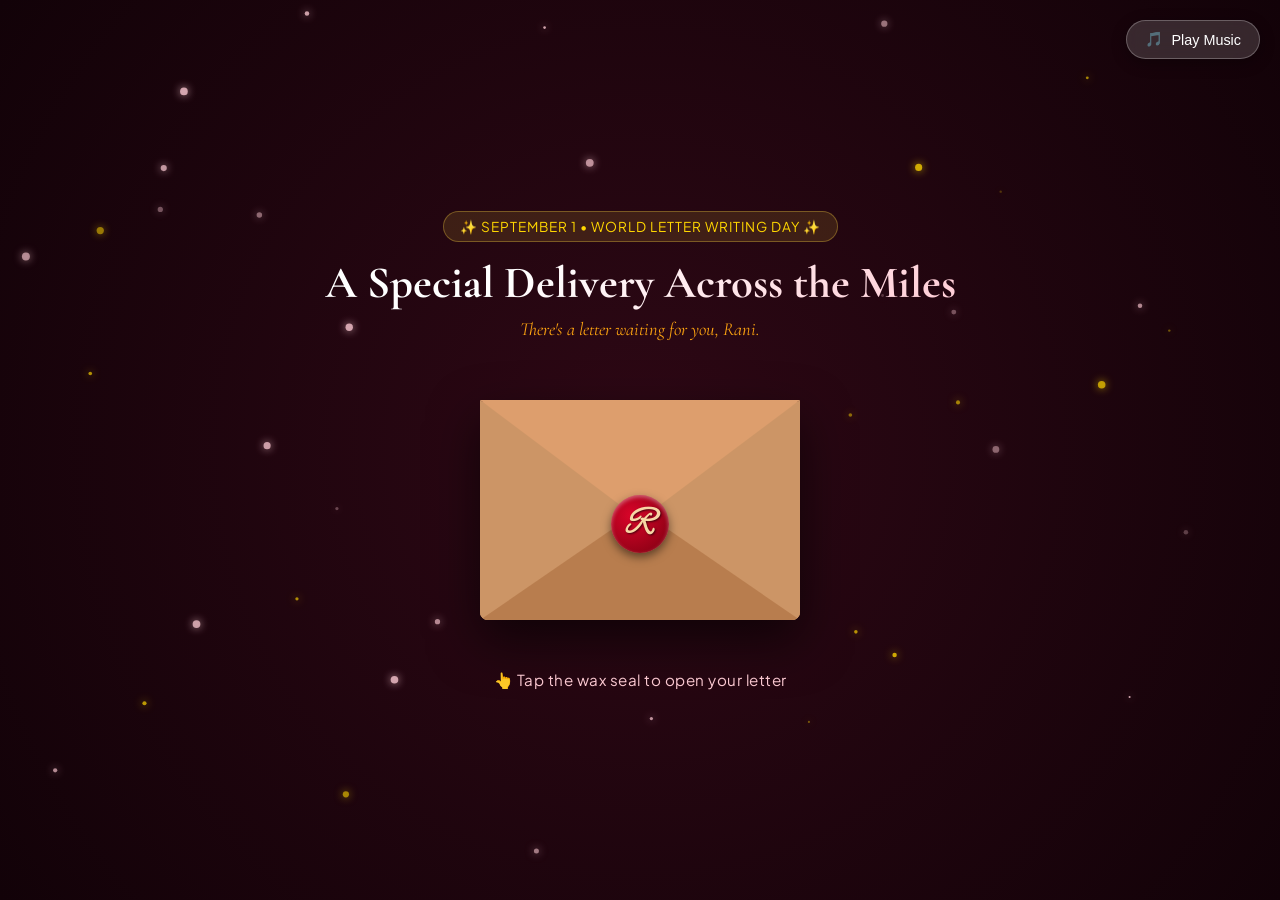
==== love-letter-for-rani-single-file.html @ 4d7195a9 "A Love Letter for Rani on Letter Writing Day" ====
<!DOCTYPE html>
<html lang="en">
<head>
  <meta charset="UTF-8">
  <meta name="viewport" content="width=device-width, initial-scale=1.0">
  <title>A Letter for Rani 💌 | From Rahad</title>
  <link rel="preconnect" href="https://fonts.googleapis.com">
  <link rel="preconnect" href="https://fonts.gstatic.com" crossorigin>
  <link href="https://fonts.googleapis.com/css2?family=Alex+Brush&family=Cormorant+Garamond:ital,wght@0,400;0,600;0,700;1,400;1,600&family=Plus+Jakarta+Sans:wght@300;400;500;600&family=Sacramento&display=swap" rel="stylesheet">
  <style>
    :root {
      --primary-rose: #e63946;
      --deep-wine: #2b0914;
      --bg-gradient: radial-gradient(circle at center, #2e0815 0%, #120208 100%);
      --parchment-bg: #fcf9f2;
      --parchment-border: #eedcc6;
      --text-dark: #2d1810;
      --text-muted: #6e5449;
      --gold-accent: #d4af37;
      --gold-glow: rgba(212, 175, 55, 0.4);
      --wax-red: #9e1b26;
      --wax-dark: #6e0d16;
      --shadow-soft: 0 10px 30px rgba(0, 0, 0, 0.35);
      --shadow-deep: 0 20px 50px rgba(0, 0, 0, 0.6);
      --card-bg: rgba(255, 255, 255, 0.07);
    }
    * { margin: 0; padding: 0; box-sizing: border-box; }
    body {
      font-family: 'Plus Jakarta Sans', sans-serif;
      background: var(--bg-gradient);
      color: #fff;
      min-height: 100vh;
      overflow-x: hidden;
      position: relative;
    }
    #ambient-canvas {
      position: fixed;
      top: 0; left: 0;
      width: 100vw; height: 100vh;
      pointer-events: none;
      z-index: 1;
    }
    .music-controller {
      position: fixed;
      top: 20px; right: 20px;
      z-index: 100;
    }
    #music-btn {
      background: rgba(255, 255, 255, 0.15);
      backdrop-filter: blur(10px);
      border: 1px solid rgba(255, 255, 255, 0.25);
      color: #fff;
      padding: 10px 18px;
      border-radius: 30px;
      cursor: pointer;
      display: flex;
      align-items: center;
      gap: 8px;
      font-size: 0.9rem;
      font-weight: 500;
      transition: all 0.3s cubic-bezier(0.175, 0.885, 0.32, 1.275);
      box-shadow: 0 4px 15px rgba(0, 0, 0, 0.3);
    }
    #music-btn:hover {
      background: rgba(230, 57, 70, 0.4);
      transform: translateY(-2px);
      box-shadow: 0 6px 20px rgba(230, 57, 70, 0.4);
    }
    #music-btn.playing {
      background: rgba(230, 57, 70, 0.8);
      box-shadow: 0 0 20px rgba(230, 57, 70, 0.6);
      animation: pulseButton 2s infinite;
    }
    @keyframes pulseButton {
      0%, 100% { transform: scale(1); }
      50% { transform: scale(1.04); }
    }
    .main-container {
      position: relative;
      z-index: 10;
      min-height: 100vh;
      display: flex;
      justify-content: center;
      align-items: center;
      padding: 40px 20px;
    }
    .screen-section {
      width: 100%;
      max-width: 780px;
      transition: opacity 0.8s ease, transform 0.8s ease;
    }
    .screen-section.hidden {
      display: none;
      opacity: 0;
      transform: translateY(30px);
    }
    .screen-section.active {
      display: flex;
      flex-direction: column;
      align-items: center;
      opacity: 1;
      transform: translateY(0);
    }
    .floating-intro {
      text-align: center;
      margin-bottom: 40px;
      animation: fadeInDown 1.2s ease;
    }
    .tag-badge {
      display: inline-block;
      background: rgba(212, 175, 55, 0.15);
      border: 1px solid rgba(212, 175, 55, 0.4);
      color: #ffd700;
      font-size: 0.85rem;
      padding: 6px 16px;
      border-radius: 20px;
      letter-spacing: 1px;
      text-transform: uppercase;
      margin-bottom: 14px;
    }
    .intro-title {
      font-family: 'Cormorant Garamond', serif;
      font-size: 2.8rem;
      font-weight: 700;
      background: linear-gradient(135deg, #ffffff 30%, #ffccd5 100%);
      -webkit-background-clip: text;
      -webkit-text-fill-color: transparent;
      margin-bottom: 8px;
    }
    .intro-sub {
      color: #fca311;
      font-size: 1.15rem;
      font-style: italic;
      font-family: 'Cormorant Garamond', serif;
    }
    .envelope-wrapper {
      perspective: 1000px;
      margin: 20px 0;
      cursor: pointer;
    }
    .envelope {
      position: relative;
      width: 320px;
      height: 220px;
      background: #d4a373;
      border-radius: 8px;
      box-shadow: var(--shadow-deep);
      transition: transform 0.4s ease;
    }
    .envelope:hover { transform: translateY(-8px) scale(1.02); }
    .envelope-back {
      position: absolute;
      top: 0; left: 0;
      width: 100%; height: 100%;
      background: #bc8a5f;
      border-radius: 8px;
      z-index: 1;
    }
    .envelope-letter-preview {
      position: absolute;
      top: 8px; left: 15px;
      width: 290px; height: 180px;
      background: #fffdfa;
      border-radius: 4px;
      z-index: 2;
      box-shadow: 0 2px 8px rgba(0,0,0,0.15);
      display: flex;
      justify-content: center;
      align-items: center;
      transition: transform 0.8s ease;
    }
    .preview-text {
      font-family: 'Sacramento', cursive;
      font-size: 1.8rem;
      color: #8b0000;
    }
    .envelope-front {
      position: absolute;
      bottom: 0; left: 0;
      width: 0; height: 0;
      border-left: 160px solid #cc9566;
      border-right: 160px solid #cc9566;
      border-bottom: 110px solid #b87d4e;
      border-top: 110px solid transparent;
      border-radius: 0 0 8px 8px;
      z-index: 3;
    }
    .envelope-top {
      position: absolute;
      top: 0; left: 0;
      width: 0; height: 0;
      border-left: 160px solid transparent;
      border-right: 160px solid transparent;
      border-top: 120px solid #dd9e6d;
      transform-origin: top;
      transition: transform 0.6s 0.2s ease;
      z-index: 4;
    }
    .wax-seal {
      position: absolute;
      top: 95px; left: 50%;
      transform: translateX(-50%);
      width: 58px; height: 58px;
      background: radial-gradient(circle at 35% 35%, #d90429, #7a0010);
      border-radius: 50%;
      box-shadow: 0 4px 10px rgba(0,0,0,0.5), inset 0 2px 4px rgba(255,255,255,0.4);
      z-index: 10;
      display: flex;
      justify-content: center;
      align-items: center;
      cursor: pointer;
      transition: transform 0.3s cubic-bezier(0.175, 0.885, 0.32, 1.275);
    }
    .wax-seal:hover {
      transform: translateX(-50%) scale(1.15);
      box-shadow: 0 0 20px rgba(230, 57, 70, 0.8);
    }
    .seal-letter {
      font-family: 'Alex Brush', cursive;
      font-size: 2.2rem;
      font-weight: bold;
      color: #f7d6a5;
      text-shadow: 1px 1px 2px rgba(0, 0, 0, 0.6);
      user-select: none;
    }
    .envelope.open .envelope-top {
      transform: rotateX(180deg);
      z-index: 1;
    }
    .envelope.open .wax-seal {
      transform: translateX(-50%) scale(0);
      opacity: 0;
    }
    .envelope.open .envelope-letter-preview {
      transform: translateY(-100px);
    }
    .tap-hint {
      margin-top: 30px;
      font-size: 0.95rem;
      color: #ffccd5;
      letter-spacing: 0.5px;
      animation: pulseHint 2s infinite ease-in-out;
    }
    @keyframes pulseHint {
      0%, 100% { opacity: 0.6; transform: translateY(0); }
      50% { opacity: 1; transform: translateY(-4px); }
    }
    .letter-page-wrapper {
      width: 100%;
      display: flex;
      flex-direction: column;
      gap: 35px;
    }
    .distance-ribbon {
      background: rgba(255, 255, 255, 0.06);
      backdrop-filter: blur(12px);
      border: 1px solid rgba(255, 255, 255, 0.12);
      border-radius: 50px;
      padding: 12px 25px;
      display: flex;
      align-items: center;
      justify-content: space-between;
      box-shadow: var(--shadow-soft);
    }
    .location-dot {
      display: flex;
      align-items: center;
      gap: 8px;
      font-weight: 500;
      font-size: 0.9rem;
      color: #ffcad4;
    }
    .dot-pulse {
      width: 10px; height: 10px;
      background: #e63946;
      border-radius: 50%;
      box-shadow: 0 0 10px #e63946;
      animation: radarPulse 1.5s infinite;
    }
    @keyframes radarPulse {
      0% { transform: scale(0.9); opacity: 0.8; }
      50% { transform: scale(1.4); opacity: 1; }
      100% { transform: scale(0.9); opacity: 0.8; }
    }
    .connection-line {
      flex-grow: 1;
      margin: 0 20px;
      border-bottom: 2px dashed rgba(255, 255, 255, 0.3);
      position: relative;
      display: flex;
      justify-content: center;
      align-items: center;
    }
    .heart-pulse {
      position: absolute;
      top: -12px;
      font-size: 1.1rem;
      animation: travelHeart 3s infinite ease-in-out alternate;
    }
    @keyframes travelHeart {
      0% { transform: translateX(-80px); }
      100% { transform: translateX(80px); }
    }
    .parchment-letter {
      background: var(--parchment-bg);
      color: var(--text-dark);
      padding: 55px 50px;
      border-radius: 12px;
      position: relative;
      box-shadow: var(--shadow-deep), 0 0 40px rgba(212, 175, 55, 0.2);
      border: 1px solid var(--parchment-border);
      background-image: radial-gradient(#ece1cf 1px, transparent 1px);
      background-size: 20px 20px;
    }
    .parchment-letter::before {
      content: '';
      position: absolute;
      top: 12px; bottom: 12px; left: 12px; right: 12px;
      border: 1px solid rgba(139, 94, 60, 0.15);
      border-radius: 8px;
      pointer-events: none;
    }
    .letter-stamp {
      position: absolute;
      top: 30px; right: 35px;
      width: 80px; height: 90px;
      border: 2px dashed #b08968;
      padding: 4px;
      transform: rotate(6deg);
      opacity: 0.85;
    }
    .stamp-inner {
      width: 100%; height: 100%;
      background: rgba(176, 137, 104, 0.12);
      display: flex;
      flex-direction: column;
      align-items: center;
      justify-content: center;
      font-size: 0.6rem;
      text-align: center;
      color: #7f4f24;
      line-height: 1.2;
    }
    .stamp-inner strong {
      font-size: 0.75rem;
      margin: 2px 0;
      color: #9e1b26;
    }
    .letter-header { margin-bottom: 30px; }
    .salutation {
      font-family: 'Alex Brush', cursive;
      font-size: 3.5rem;
      color: #8b1e28;
      font-weight: normal;
      line-height: 1;
    }
    .letter-date {
      font-family: 'Cormorant Garamond', serif;
      font-size: 1rem;
      font-style: italic;
      color: var(--text-muted);
      margin-top: 5px;
    }
    .letter-body {
      font-family: 'Cormorant Garamond', serif;
      font-size: 1.35rem;
      line-height: 1.85;
      color: #2b170e;
    }
    .letter-p {
      margin-bottom: 22px;
      text-align: justify;
    }
    .letter-quote {
      margin: 30px 0;
      padding: 16px 24px;
      border-left: 3px solid #8b1e28;
      background: rgba(139, 30, 40, 0.04);
      font-style: italic;
      font-size: 1.4rem;
      color: #8b1e28;
      border-radius: 0 8px 8px 0;
    }
    .letter-footer {
      margin-top: 40px;
      padding-top: 25px;
      border-top: 1px dashed rgba(139, 94, 60, 0.3);
    }
    .sign-off-title {
      font-weight: 700;
      font-size: 1.2rem;
      color: #8b1e28;
    }
    .sign-off-note {
      font-size: 1.15rem;
      font-style: italic;
      margin-top: 4px;
      color: var(--text-muted);
    }
    .signature {
      font-family: 'Sacramento', cursive;
      font-size: 2.8rem;
      color: #8b1e28;
      margin-top: 10px;
    }
    .interactive-actions {
      display: flex;
      gap: 16px;
      justify-content: center;
      flex-wrap: wrap;
    }
    .action-pill-btn {
      padding: 14px 28px;
      border-radius: 50px;
      font-size: 1rem;
      font-weight: 600;
      cursor: pointer;
      display: inline-flex;
      align-items: center;
      gap: 10px;
      transition: all 0.3s ease;
      border: none;
      box-shadow: var(--shadow-soft);
    }
    .action-pill-btn.primary {
      background: linear-gradient(135deg, #e63946 0%, #c1121f 100%);
      color: #fff;
    }
    .action-pill-btn.primary:hover {
      transform: translateY(-3px) scale(1.03);
      box-shadow: 0 8px 25px rgba(230, 57, 70, 0.5);
    }
    .action-pill-btn.secondary {
      background: rgba(255, 255, 255, 0.12);
      color: #fff;
      border: 1px solid rgba(255, 255, 255, 0.25);
      backdrop-filter: blur(10px);
    }
    .action-pill-btn.secondary:hover {
      background: rgba(255, 255, 255, 0.2);
      transform: translateY(-3px);
    }
    .secret-notes-container {
      margin-top: 15px;
      text-align: center;
    }
    .section-heading {
      font-family: 'Cormorant Garamond', serif;
      font-size: 2rem;
      margin-bottom: 25px;
      color: #ffccd5;
    }
    .notes-grid {
      display: grid;
      grid-template-columns: repeat(auto-fit, minmax(240px, 1fr));
      gap: 20px;
    }
    .note-card {
      height: 180px;
      perspective: 1000px;
      cursor: pointer;
    }
    .card-inner {
      position: relative;
      width: 100%; height: 100%;
      text-align: center;
      transition: transform 0.6s cubic-bezier(0.4, 0.2, 0.2, 1);
      transform-style: preserve-3d;
      border-radius: 14px;
    }
    .note-card.flipped .card-inner { transform: rotateY(180deg); }
    .card-front, .card-back {
      position: absolute;
      width: 100%; height: 100%;
      backface-visibility: hidden;
      border-radius: 14px;
      padding: 24px 20px;
      display: flex;
      flex-direction: column;
      justify-content: center;
      align-items: center;
    }
    .card-front {
      background: rgba(255, 255, 255, 0.08);
      backdrop-filter: blur(10px);
      border: 1px solid rgba(255, 255, 255, 0.18);
      box-shadow: var(--shadow-soft);
      color: #fff;
    }
    .card-icon { font-size: 2.2rem; margin-bottom: 10px; }
    .card-front h4 { font-size: 1.05rem; font-weight: 600; margin-bottom: 8px; }
    .tap-card-prompt { font-size: 0.8rem; color: #fca311; text-transform: uppercase; letter-spacing: 0.8px; }
    .card-back {
      background: #fdfaf6;
      color: #2b170e;
      transform: rotateY(180deg);
      border: 1px solid #eedcc6;
      box-shadow: var(--shadow-soft);
    }
    .card-back p {
      font-family: 'Cormorant Garamond', serif;
      font-size: 1.15rem;
      line-height: 1.5;
      font-weight: 600;
    }
    .promise-card {
      background: rgba(255, 255, 255, 0.06);
      backdrop-filter: blur(12px);
      border: 1px solid rgba(255, 255, 255, 0.12);
      border-radius: 16px;
      padding: 35px 30px;
      text-align: center;
      box-shadow: var(--shadow-soft);
    }
    .promise-icon { font-size: 2.4rem; margin-bottom: 12px; }
    .promise-card h3 {
      font-family: 'Cormorant Garamond', serif;
      font-size: 1.9rem;
      color: #ffd700;
      margin-bottom: 10px;
    }
    .promise-card p {
      color: #f0e6e8;
      font-size: 1.05rem;
      margin-bottom: 20px;
    }
    .love-counter {
      display: inline-flex;
      align-items: center;
      gap: 12px;
      background: rgba(0, 0, 0, 0.3);
      padding: 10px 22px;
      border-radius: 30px;
      border: 1px solid rgba(255, 255, 255, 0.1);
      font-size: 0.95rem;
    }
    .counter-badge.highlight { color: #ff758f; font-weight: 700; }
    .divider { color: rgba(255, 255, 255, 0.3); }
    .site-footer {
      text-align: center;
      padding: 20px 0;
      color: rgba(255, 255, 255, 0.5);
      font-size: 0.9rem;
    }
    #heart-burst-zone {
      position: fixed;
      top: 0; left: 0;
      width: 100vw; height: 100vh;
      pointer-events: none;
      z-index: 999;
    }
    .floating-heart-burst {
      position: absolute;
      pointer-events: none;
      animation: floatUpBurst 2.5s ease-out forwards;
    }
    @keyframes floatUpBurst {
      0% { opacity: 1; transform: translateY(0) scale(0.5) rotate(0deg); }
      50% { opacity: 0.9; }
      100% { opacity: 0; transform: translateY(-280px) scale(1.6) rotate(35deg); }
    }
    @media (max-width: 600px) {
      .intro-title { font-size: 2.1rem; }
      .envelope { width: 280px; height: 190px; }
      .envelope-letter-preview { width: 250px; height: 155px; }
      .envelope-front { border-left: 140px solid #cc9566; border-right: 140px solid #cc9566; border-bottom: 95px solid #b87d4e; border-top: 95px solid transparent; }
      .envelope-top { border-left: 140px solid transparent; border-right: 140px solid transparent; border-top: 105px solid #dd9e6d; }
      .parchment-letter { padding: 35px 22px; }
      .salutation { font-size: 2.8rem; }
      .letter-body { font-size: 1.18rem; line-height: 1.7; }
      .letter-stamp { width: 65px; height: 75px; top: 20px; right: 15px; }
      .action-pill-btn { width: 100%; justify-content: center; }
    }
  </style>
</head>
<body>
  <canvas id="ambient-canvas"></canvas>

  <div class="music-controller">
    <button id="music-btn" title="Toggle Romantic Melodies">
      <span class="music-icon">🎵</span>
      <span class="music-label">Play Music</span>
    </button>
  </div>

  <div class="main-container">
    <!-- ENVELOPE SCREEN -->
    <section id="envelope-section" class="screen-section active">
      <div class="floating-intro">
        <span class="tag-badge">✨ September 1 • World Letter Writing Day ✨</span>
        <h1 class="intro-title">A Special Delivery Across the Miles</h1>
        <p class="intro-sub">There's a letter waiting for you, Rani.</p>
      </div>

      <div class="envelope-wrapper" id="envelope-wrapper">
        <div class="envelope" id="envelope">
          <div class="envelope-back"></div>
          <div class="envelope-letter-preview">
            <p class="preview-text">Dearest Rani...</p>
          </div>
          <div class="envelope-front"></div>
          <div class="envelope-top" id="envelope-top"></div>
          <div class="wax-seal" id="wax-seal" title="Click to open letter">
            <span class="seal-letter">R</span>
          </div>
        </div>
      </div>
      <p class="tap-hint">👆 Tap the wax seal to open your letter</p>
    </section>

    <!-- LETTER SECTION -->
    <section id="letter-section" class="screen-section hidden">
      <div class="letter-page-wrapper">
        
        <div class="distance-ribbon">
          <div class="location-dot">
            <span class="dot-pulse"></span>
            <span>Rahad</span>
          </div>
          <div class="connection-line">
            <span class="plane-icon">✈️</span>
            <span class="heart-pulse">❤️</span>
          </div>
          <div class="location-dot">
            <span class="dot-pulse"></span>
            <span>Rani</span>
          </div>
        </div>

        <article class="parchment-letter">
          <div class="letter-stamp">
            <div class="stamp-inner">
              <span>SPECIAL DELIVERY</span>
              <strong>LETTER DAY</strong>
              <small>SEPT 1</small>
            </div>
          </div>

          <div class="letter-header">
            <h2 class="salutation">Dearest Rani,</h2>
            <div class="letter-date">World Letter Writing Day</div>
          </div>

          <div class="letter-body">
            <p class="letter-p">
              Today is <strong>Letter Writing Day</strong>, and when I thought about who deserves every single word of my heart, you were the only one on my mind.
            </p>
            
            <p class="letter-p">
              They say distance tests love, but with you, it has only shown me how limitless love can be. Even with all the miles, time zones, and screens between us, you feel closer to me than anything else in this world. You are in the quiet moments of my morning, in every melody I hear throughout the day, and in my last thought before I fall asleep.
            </p>

            <blockquote class="letter-quote">
              "Distance is just a test to see how far love can travel."
            </blockquote>

            <p class="letter-p">
              I miss your smile, the sound of your real laughter, and the simple warmth of your presence. But knowing that you are out there—loving me, supporting me, and sharing your heart with me—makes every single mile worth enduring.
            </p>

            <p class="letter-p">
              This distance is only temporary, but what we have is forever. I count down the days until I don’t have to write these feelings down on paper or send them across a phone screen, but can finally whisper them to you in person.
            </p>

            <p class="letter-p">
              Thank you for being my anchor, my favorite thought, and my queen. No matter how far apart we are today, my heart is right there beside you.
            </p>
          </div>

          <div class="letter-footer">
            <p class="sign-off-title">Happy Letter Day, my love.</p>
            <p class="sign-off-note">Forever and always yours across every mile,</p>
            <div class="signature">Your Love, Rahad ❤️</div>
          </div>
        </article>

        <div class="interactive-actions">
          <button id="send-hug-btn" class="action-pill-btn primary">
            <span class="btn-icon">💖</span> Send a Virtual Hug & Kiss
          </button>
          <button id="toggle-reasons-btn" class="action-pill-btn secondary">
            <span class="btn-icon">💌</span> "Open When..." Secret Notes
          </button>
        </div>

        <div id="secret-notes-container" class="secret-notes-container">
          <h3 class="section-heading">Open Whenever You Need Me 🕊️</h3>
          <div class="notes-grid">
            <div class="note-card" data-note="1">
              <div class="card-inner">
                <div class="card-front">
                  <span class="card-icon">🥺</span>
                  <h4>Open when you miss me</h4>
                  <span class="tap-card-prompt">Tap to unfold</span>
                </div>
                <div class="card-back">
                  <p>Close your eyes, take a deep breath, and place your hand on your heart. Hear that beat? That’s where I live. I’m missing you just as much right now, Rani.</p>
                </div>
              </div>
            </div>
            <div class="note-card" data-note="2">
              <div class="card-inner">
                <div class="card-front">
                  <span class="card-icon">🌙</span>
                  <h4>Open when you can't sleep</h4>
                  <span class="tap-card-prompt">Tap to unfold</span>
                </div>
                <div class="card-back">
                  <p>Look up at the moon tonight. It's the exact same moon shining down over me. We are looking at the same sky together.</p>
                </div>
              </div>
            </div>
            <div class="note-card" data-note="3">
              <div class="card-inner">
                <div class="card-front">
                  <span class="card-icon">🌧️</span>
                  <h4>Open on a difficult day</h4>
                  <span class="tap-card-prompt">Tap to unfold</span>
                </div>
                <div class="card-back">
                  <p>You are stronger and more capable than you know, but you don't have to carry the world alone. I'm always cheering for you, even from afar.</p>
                </div>
              </div>
            </div>
            <div class="note-card" data-note="4">
              <div class="card-inner">
                <div class="card-front">
                  <span class="card-icon">✨</span>
                  <h4>Open when you need a smile</h4>
                  <span class="tap-card-prompt">Tap to unfold</span>
                </div>
                <div class="card-back">
                  <p>Fun fact: Just thinking about your smile instantly makes my entire day 1000x brighter. You are my sunshine!</p>
                </div>
              </div>
            </div>
          </div>
        </div>

        <div class="promise-card">
          <div class="promise-icon">💍</div>
          <h3>Our Long-Distance Promise</h3>
          <p>Distance means so little when someone means so much. Miles cannot diminish what we share.</p>
          <div class="love-counter">
            <span class="counter-badge">Distance: Many Miles</span>
            <span class="divider">•</span>
            <span class="counter-badge highlight">Heart Distance: 0.00 cm</span>
          </div>
        </div>

        <footer class="site-footer">
          <p>Handcrafted with endless love by Rahad for Rani on Letter Writing Day 💌</p>
        </footer>

      </div>
    </section>
  </div>

  <div id="heart-burst-zone"></div>

  <script>
    document.addEventListener('DOMContentLoaded', () => {
      const envelopeWrapper = document.getElementById('envelope-wrapper');
      const waxSeal = document.getElementById('wax-seal');
      const envelope = document.getElementById('envelope');
      const envelopeSection = document.getElementById('envelope-section');
      const letterSection = document.getElementById('letter-section');
      const musicBtn = document.getElementById('music-btn');
      const sendHugBtn = document.getElementById('send-hug-btn');
      const toggleReasonsBtn = document.getElementById('toggle-reasons-btn');
      const secretNotesContainer = document.getElementById('secret-notes-container');
      const noteCards = document.querySelectorAll('.note-card');
      const burstZone = document.getElementById('heart-burst-zone');

      let isOpening = false;
      function openLetter() {
        if (isOpening) return;
        isOpening = true;
        envelope.classList.add('open');
        triggerHeartExplosion(window.innerWidth / 2, window.innerHeight / 2, 25);
        playSealBreakChime();
        if (!isPlayingMusic) toggleMusic();

        setTimeout(() => {
          envelopeSection.style.opacity = '0';
          envelopeSection.style.transform = 'translateY(-30px)';
          setTimeout(() => {
            envelopeSection.classList.remove('active');
            envelopeSection.classList.add('hidden');
            letterSection.classList.remove('hidden');
            letterSection.classList.add('active');
            window.scrollTo({ top: 0, behavior: 'smooth' });
            triggerHeartExplosion(window.innerWidth / 2, 200, 30);
          }, 700);
        }, 1200);
      }

      if (waxSeal) waxSeal.addEventListener('click', openLetter);
      if (envelopeWrapper) envelopeWrapper.addEventListener('click', openLetter);

      noteCards.forEach(card => {
        card.addEventListener('click', () => {
          card.classList.toggle('flipped');
          playSoftClickTone();
        });
      });

      if (toggleReasonsBtn) {
        toggleReasonsBtn.addEventListener('click', () => {
          secretNotesContainer.scrollIntoView({ behavior: 'smooth' });
        });
      }

      if (sendHugBtn) {
        sendHugBtn.addEventListener('click', () => {
          const rect = sendHugBtn.getBoundingClientRect();
          triggerHeartExplosion(rect.left + rect.width / 2, rect.top, 35);
          playHarpChime();
          sendHugBtn.innerHTML = '<span class="btn-icon">💖</span> Hug & Kiss Sent to Rani!';
          setTimeout(() => {
            sendHugBtn.innerHTML = '<span class="btn-icon">💖</span> Send Another Hug & Kiss';
          }, 2500);
        });
      }

      function triggerHeartExplosion(originX, originY, count = 20) {
        const emojis = ['💖', '❤️', '💕', '✨', '💌', '🌹', '🥰', '💗'];
        for (let i = 0; i < count; i++) {
          const heart = document.createElement('div');
          heart.className = 'floating-heart-burst';
          heart.textContent = emojis[Math.floor(Math.random() * emojis.length)];
          const spreadX = (Math.random() - 0.5) * 320;
          const spreadY = (Math.random() - 0.5) * 100;
          const size = Math.random() * 1.5 + 1.2;
          const duration = Math.random() * 1.5 + 1.5;
          heart.style.left = `${originX + spreadX}px`;
          heart.style.top = `${originY + spreadY}px`;
          heart.style.fontSize = `${size}rem`;
          heart.style.animationDuration = `${duration}s`;
          burstZone.appendChild(heart);
          setTimeout(() => heart.remove(), duration * 1000);
        }
      }

      let audioCtx = null;
      let isPlayingMusic = false;
      let musicInterval = null;

      function initAudioContext() {
        if (!audioCtx) {
          const AudioContext = window.AudioContext || window.webkitAudioContext;
          audioCtx = new AudioContext();
        }
        if (audioCtx.state === 'suspended') audioCtx.resume();
      }

      const romanticMelody = [
        { freq: 261.63, delay: 0 },
        { freq: 329.63, delay: 400 },
        { freq: 392.00, delay: 800 },
        { freq: 523.25, delay: 1200 },
        { freq: 440.00, delay: 1800 },
        { freq: 349.23, delay: 2400 },
        { freq: 392.00, delay: 3000 },
        { freq: 493.88, delay: 3600 },
        { freq: 523.25, delay: 4200 },
        { freq: 392.00, delay: 4800 },
      ];

      function playTone(freq, type = 'sine', duration = 1.6, volume = 0.08) {
        if (!audioCtx) return;
        try {
          const osc = audioCtx.createOscillator();
          const gain = audioCtx.createGain();
          osc.type = type;
          osc.frequency.setValueAtTime(freq, audioCtx.currentTime);
          gain.gain.setValueAtTime(0, audioCtx.currentTime);
          gain.gain.linearRampToValueAtTime(volume, audioCtx.currentTime + 0.15);
          gain.gain.exponentialRampToValueAtTime(0.0001, audioCtx.currentTime + duration);
          osc.connect(gain);
          gain.connect(audioCtx.destination);
          osc.start();
          osc.stop(audioCtx.currentTime + duration);
        } catch (e) {}
      }

      function playSealBreakChime() {
        initAudioContext();
        playTone(523.25, 'sine', 0.8, 0.1);
        setTimeout(() => playTone(659.25, 'sine', 1.0, 0.1), 150);
        setTimeout(() => playTone(783.99, 'sine', 1.4, 0.12), 300);
      }

      function playSoftClickTone() {
        initAudioContext();
        playTone(440, 'triangle', 0.25, 0.04);
      }

      function playHarpChime() {
        initAudioContext();
        [523.25, 659.25, 783.99, 1046.50].forEach((freq, idx) => {
          setTimeout(() => playTone(freq, 'sine', 1.2, 0.08), idx * 80);
        });
      }

      function playMelodyLoop() {
        romanticMelody.forEach(note => {
          setTimeout(() => {
            if (isPlayingMusic) playTone(note.freq, 'sine', 2.2, 0.05);
          }, note.delay);
        });
      }

      function toggleMusic() {
        initAudioContext();
        isPlayingMusic = !isPlayingMusic;
        if (isPlayingMusic) {
          musicBtn.classList.add('playing');
          musicBtn.querySelector('.music-label').textContent = 'Music Playing 🎶';
          playMelodyLoop();
          musicInterval = setInterval(playMelodyLoop, 5600);
        } else {
          musicBtn.classList.remove('playing');
          musicBtn.querySelector('.music-label').textContent = 'Play Music';
          clearInterval(musicInterval);
        }
      }

      if (musicBtn) musicBtn.addEventListener('click', toggleMusic);

      const canvas = document.getElementById('ambient-canvas');
      const ctx = canvas.getContext('2d');
      let particles = [];

      function resizeCanvas() {
        canvas.width = window.innerWidth;
        canvas.height = window.innerHeight;
      }
      window.addEventListener('resize', resizeCanvas);
      resizeCanvas();

      class Particle {
        constructor() { this.reset(); }
        reset() {
          this.x = Math.random() * canvas.width;
          this.y = Math.random() * canvas.height;
          this.size = Math.random() * 3 + 1;
          this.speedY = Math.random() * 0.6 + 0.2;
          this.speedX = (Math.random() - 0.5) * 0.4;
          this.opacity = Math.random() * 0.6 + 0.2;
          this.color = Math.random() > 0.4 ? '#ffccd5' : '#ffd700';
        }
        update() {
          this.y -= this.speedY;
          this.x += this.speedX;
          if (this.y < 0) {
            this.y = canvas.height + 10;
            this.x = Math.random() * canvas.width;
          }
        }
        draw() {
          ctx.beginPath();
          ctx.arc(this.x, this.y, this.size, 0, Math.PI * 2);
          ctx.fillStyle = this.color;
          ctx.globalAlpha = this.opacity;
          ctx.shadowBlur = 8;
          ctx.shadowColor = this.color;
          ctx.fill();
          ctx.globalAlpha = 1.0;
        }
      }

      for (let i = 0; i < 40; i++) particles.push(new Particle());

      function animateParticles() {
        ctx.clearRect(0, 0, canvas.width, canvas.height);
        particles.forEach(p => { p.update(); p.draw(); });
        requestAnimationFrame(animateParticles);
      }
      animateParticles();
    });
  </script>
</body>
</html>
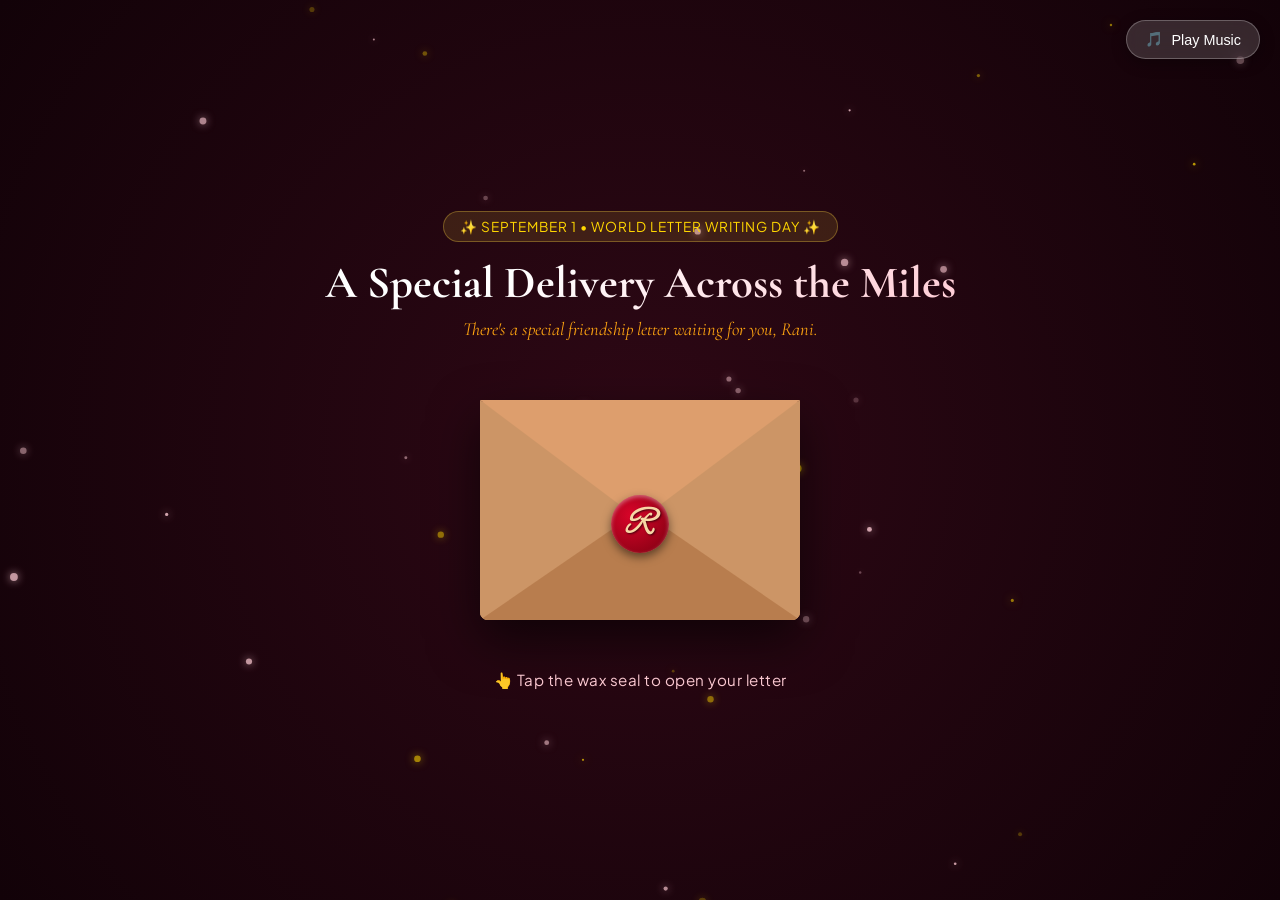
==== commit ec88cf61: "Change to long-distance friendship letter for Rani" ====
--- a/love-letter-for-rani-single-file.html
+++ b/love-letter-for-rani-single-file.html
@@ -3,7 +3,7 @@
 <head>
   <meta charset="UTF-8">
   <meta name="viewport" content="width=device-width, initial-scale=1.0">
-  <title>A Letter for Rani 💌 | From Rahad</title>
+  <title>A Letter for Rani 💌 | Happy Letter Day</title>
   <link rel="preconnect" href="https://fonts.googleapis.com">
   <link rel="preconnect" href="https://fonts.gstatic.com" crossorigin>
   <link href="https://fonts.googleapis.com/css2?family=Alex+Brush&family=Cormorant+Garamond:ital,wght@0,400;0,600;0,700;1,400;1,600&family=Plus+Jakarta+Sans:wght@300;400;500;600&family=Sacramento&display=swap" rel="stylesheet">
@@ -534,7 +534,7 @@
       border: 1px solid rgba(255, 255, 255, 0.1);
       font-size: 0.95rem;
     }
-    .counter-badge.highlight { color: #ff758f; font-weight: 700; }
+    .counter-badge.highlight { color: #ffd700; font-weight: 700; }
     .divider { color: rgba(255, 255, 255, 0.3); }
     .site-footer {
       text-align: center;
@@ -577,7 +577,7 @@
   <canvas id="ambient-canvas"></canvas>
 
   <div class="music-controller">
-    <button id="music-btn" title="Toggle Romantic Melodies">
+    <button id="music-btn" title="Toggle Melodies">
       <span class="music-icon">🎵</span>
       <span class="music-label">Play Music</span>
     </button>
@@ -589,7 +589,7 @@
       <div class="floating-intro">
         <span class="tag-badge">✨ September 1 • World Letter Writing Day ✨</span>
         <h1 class="intro-title">A Special Delivery Across the Miles</h1>
-        <p class="intro-sub">There's a letter waiting for you, Rani.</p>
+        <p class="intro-sub">There's a special friendship letter waiting for you, Rani.</p>
       </div>
 
       <div class="envelope-wrapper" id="envelope-wrapper">
@@ -619,7 +619,7 @@
           </div>
           <div class="connection-line">
             <span class="plane-icon">✈️</span>
-            <span class="heart-pulse">❤️</span>
+            <span class="heart-pulse">💫</span>
           </div>
           <div class="location-dot">
             <span class="dot-pulse"></span>
@@ -631,7 +631,7 @@
           <div class="letter-stamp">
             <div class="stamp-inner">
               <span>SPECIAL DELIVERY</span>
-              <strong>LETTER DAY</strong>
+              <strong>FRIENDSHIP</strong>
               <small>SEPT 1</small>
             </div>
           </div>
@@ -643,40 +643,40 @@
 
           <div class="letter-body">
             <p class="letter-p">
-              Today is <strong>Letter Writing Day</strong>, and when I thought about who deserves every single word of my heart, you were the only one on my mind.
+              Today is <strong>Letter Writing Day</strong>, and when I thought about who deserves a heartfelt note from the bottom of my heart, you were the first person on my mind.
             </p>
             
             <p class="letter-p">
-              They say distance tests love, but with you, it has only shown me how limitless love can be. Even with all the miles, time zones, and screens between us, you feel closer to me than anything else in this world. You are in the quiet moments of my morning, in every melody I hear throughout the day, and in my last thought before I fall asleep.
+              They say true friendship knows no distance, and with you, that couldn't be truer. Even across all the miles, busy routines, and screens between us, having you in my life is something I truly appreciate. You have a wonderful way of making conversations effortless, bringing positive energy, and always making me smile no matter how far apart we are.
             </p>
 
             <blockquote class="letter-quote">
-              "Distance is just a test to see how far love can travel."
+              "True friends are never apart, maybe in distance but never in heart."
             </blockquote>
 
             <p class="letter-p">
-              I miss your smile, the sound of your real laughter, and the simple warmth of your presence. But knowing that you are out there—loving me, supporting me, and sharing your heart with me—makes every single mile worth enduring.
+              I miss our chats, the inside jokes, and your genuine laughter. But knowing that I have an amazing, caring, and loyal friend like you out there makes every distance feel small. Thank you for always listening, for being someone I can truly count on, and for being such a wonderful presence in my life.
             </p>
 
             <p class="letter-p">
-              This distance is only temporary, but what we have is forever. I count down the days until I don’t have to write these feelings down on paper or send them across a phone screen, but can finally whisper them to you in person.
+              Distance can never change the strength of a true bond. I will always be right here cheering for your happiness, celebrating your wins, and standing by you as a true friend.
             </p>
 
             <p class="letter-p">
-              Thank you for being my anchor, my favorite thought, and my queen. No matter how far apart we are today, my heart is right there beside you.
+              Thank you for being you, Rani. I look forward to the next time we get to catch up in person!
             </p>
           </div>
 
           <div class="letter-footer">
-            <p class="sign-off-title">Happy Letter Day, my love.</p>
-            <p class="sign-off-note">Forever and always yours across every mile,</p>
-            <div class="signature">Your Love, Rahad ❤️</div>
+            <p class="sign-off-title">Happy Letter Day, Rani!</p>
+            <p class="sign-off-note">Always your loyal friend across every mile,</p>
+            <div class="signature">Your Best Friend, Rahad ✨</div>
           </div>
         </article>
 
         <div class="interactive-actions">
           <button id="send-hug-btn" class="action-pill-btn primary">
-            <span class="btn-icon">💖</span> Send a Virtual Hug & Kiss
+            <span class="btn-icon">🤗</span> Send a Virtual Hug & High-Five
           </button>
           <button id="toggle-reasons-btn" class="action-pill-btn secondary">
             <span class="btn-icon">💌</span> "Open When..." Secret Notes
@@ -684,29 +684,29 @@
         </div>
 
         <div id="secret-notes-container" class="secret-notes-container">
-          <h3 class="section-heading">Open Whenever You Need Me 🕊️</h3>
+          <h3 class="section-heading">Open Whenever You Need a Friend 🕊️</h3>
           <div class="notes-grid">
             <div class="note-card" data-note="1">
               <div class="card-inner">
                 <div class="card-front">
-                  <span class="card-icon">🥺</span>
-                  <h4>Open when you miss me</h4>
+                  <span class="card-icon">💬</span>
+                  <h4>Open when you miss our chats</h4>
                   <span class="tap-card-prompt">Tap to unfold</span>
                 </div>
                 <div class="card-back">
-                  <p>Close your eyes, take a deep breath, and place your hand on your heart. Hear that beat? That’s where I live. I’m missing you just as much right now, Rani.</p>
+                  <p>Remember all our fun conversations and laughs! Never hesitate to ping me—I'm always just one text or call away, Rani.</p>
                 </div>
               </div>
             </div>
             <div class="note-card" data-note="2">
               <div class="card-inner">
                 <div class="card-front">
-                  <span class="card-icon">🌙</span>
-                  <h4>Open when you can't sleep</h4>
+                  <span class="card-icon">🌟</span>
+                  <h4>Open when you need motivation</h4>
                   <span class="tap-card-prompt">Tap to unfold</span>
                 </div>
                 <div class="card-back">
-                  <p>Look up at the moon tonight. It's the exact same moon shining down over me. We are looking at the same sky together.</p>
+                  <p>You have so much potential and strength inside you. Never doubt yourself for a second—I believe in you and know you'll achieve great things!</p>
                 </div>
               </div>
             </div>
@@ -718,7 +718,7 @@
                   <span class="tap-card-prompt">Tap to unfold</span>
                 </div>
                 <div class="card-back">
-                  <p>You are stronger and more capable than you know, but you don't have to carry the world alone. I'm always cheering for you, even from afar.</p>
+                  <p>Take a deep breath. Tough days don't last, but true friends do. Whenever you need someone to vent to or listen, I've got your back.</p>
                 </div>
               </div>
             </div>
@@ -730,7 +730,7 @@
                   <span class="tap-card-prompt">Tap to unfold</span>
                 </div>
                 <div class="card-back">
-                  <p>Fun fact: Just thinking about your smile instantly makes my entire day 1000x brighter. You are my sunshine!</p>
+                  <p>Reminder: Having an awesome friend like you makes the world 1000x brighter! Keep that wonderful smile on your face today!</p>
                 </div>
               </div>
             </div>
@@ -738,18 +738,18 @@
         </div>
 
         <div class="promise-card">
-          <div class="promise-icon">💍</div>
-          <h3>Our Long-Distance Promise</h3>
-          <p>Distance means so little when someone means so much. Miles cannot diminish what we share.</p>
+          <div class="promise-icon">🤝</div>
+          <h3>Our Long-Distance Friendship Promise</h3>
+          <p>Distance means so little when a friend means so much. Miles will never weaken our bond.</p>
           <div class="love-counter">
             <span class="counter-badge">Distance: Many Miles</span>
             <span class="divider">•</span>
-            <span class="counter-badge highlight">Heart Distance: 0.00 cm</span>
+            <span class="counter-badge highlight">Friendship: 100% Unbreakable</span>
           </div>
         </div>
 
         <footer class="site-footer">
-          <p>Handcrafted with endless love by Rahad for Rani on Letter Writing Day 💌</p>
+          <p>Handcrafted with true friendship by Rahad for Rani on Letter Writing Day 💌</p>
         </footer>
 
       </div>
@@ -816,15 +816,15 @@
           const rect = sendHugBtn.getBoundingClientRect();
           triggerHeartExplosion(rect.left + rect.width / 2, rect.top, 35);
           playHarpChime();
-          sendHugBtn.innerHTML = '<span class="btn-icon">💖</span> Hug & Kiss Sent to Rani!';
+          sendHugBtn.innerHTML = '<span class="btn-icon">🤗</span> Hug & High-Five Sent to Rani!';
           setTimeout(() => {
-            sendHugBtn.innerHTML = '<span class="btn-icon">💖</span> Send Another Hug & Kiss';
+            sendHugBtn.innerHTML = '<span class="btn-icon">🤗</span> Send Another Hug & High-Five';
           }, 2500);
         });
       }
 
       function triggerHeartExplosion(originX, originY, count = 20) {
-        const emojis = ['💖', '❤️', '💕', '✨', '💌', '🌹', '🥰', '💗'];
+        const emojis = ['✨', '🤗', '💫', '💛', '💌', '🌸', '⭐', '🎉'];
         for (let i = 0; i < count; i++) {
           const heart = document.createElement('div');
           heart.className = 'floating-heart-burst';
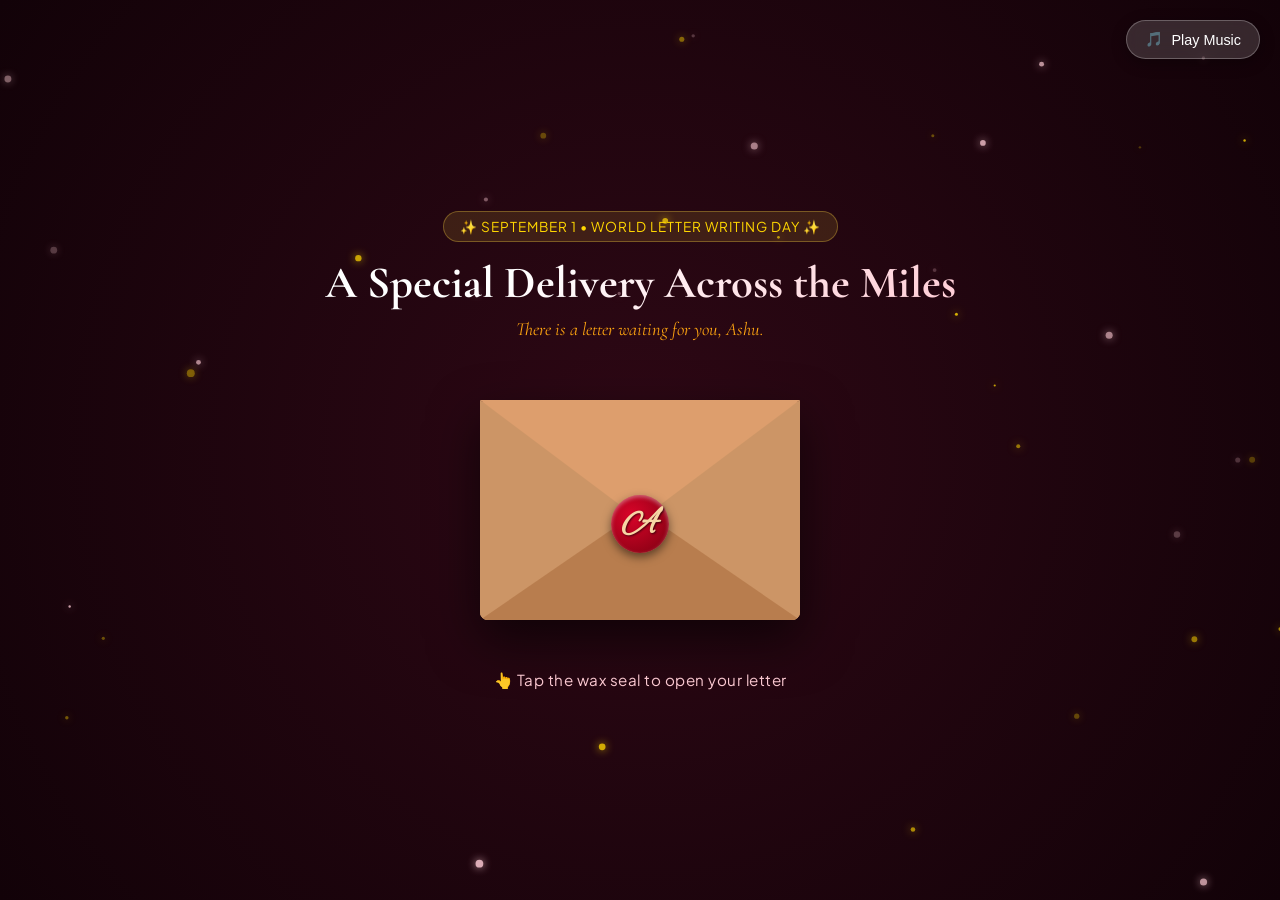
==== commit 41d184d0: "Update letter for Ashu with casual and formal friendship tone" ====
--- a/love-letter-for-rani-single-file.html
+++ b/love-letter-for-rani-single-file.html
@@ -3,7 +3,7 @@
 <head>
   <meta charset="UTF-8">
   <meta name="viewport" content="width=device-width, initial-scale=1.0">
-  <title>A Letter for Rani 💌 | Happy Letter Day</title>
+  <title>A Letter for Ashu ✉️ | World Letter Writing Day</title>
   <link rel="preconnect" href="https://fonts.googleapis.com">
   <link rel="preconnect" href="https://fonts.gstatic.com" crossorigin>
   <link href="https://fonts.googleapis.com/css2?family=Alex+Brush&family=Cormorant+Garamond:ital,wght@0,400;0,600;0,700;1,400;1,600&family=Plus+Jakarta+Sans:wght@300;400;500;600&family=Sacramento&display=swap" rel="stylesheet">
@@ -589,19 +589,19 @@
       <div class="floating-intro">
         <span class="tag-badge">✨ September 1 • World Letter Writing Day ✨</span>
         <h1 class="intro-title">A Special Delivery Across the Miles</h1>
-        <p class="intro-sub">There's a special friendship letter waiting for you, Rani.</p>
+        <p class="intro-sub">There is a letter waiting for you, Ashu.</p>
       </div>
 
       <div class="envelope-wrapper" id="envelope-wrapper">
         <div class="envelope" id="envelope">
           <div class="envelope-back"></div>
           <div class="envelope-letter-preview">
-            <p class="preview-text">Dearest Rani...</p>
+            <p class="preview-text">Dear Ashu...</p>
           </div>
           <div class="envelope-front"></div>
           <div class="envelope-top" id="envelope-top"></div>
           <div class="wax-seal" id="wax-seal" title="Click to open letter">
-            <span class="seal-letter">R</span>
+            <span class="seal-letter">A</span>
           </div>
         </div>
       </div>
@@ -619,11 +619,11 @@
           </div>
           <div class="connection-line">
             <span class="plane-icon">✈️</span>
-            <span class="heart-pulse">💫</span>
+            <span class="heart-pulse">✉️</span>
           </div>
           <div class="location-dot">
             <span class="dot-pulse"></span>
-            <span>Rani</span>
+            <span>Ashu</span>
           </div>
         </div>
 
@@ -637,76 +637,72 @@
           </div>
 
           <div class="letter-header">
-            <h2 class="salutation">Dearest Rani,</h2>
+            <h2 class="salutation">Dear Ashu,</h2>
             <div class="letter-date">World Letter Writing Day</div>
           </div>
 
           <div class="letter-body">
             <p class="letter-p">
-              Today is <strong>Letter Writing Day</strong>, and when I thought about who deserves a heartfelt note from the bottom of my heart, you were the first person on my mind.
+              Today is <strong>World Letter Writing Day</strong>, and it felt like the perfect occasion to send a short, thoughtful note across the miles.
             </p>
             
             <p class="letter-p">
-              They say true friendship knows no distance, and with you, that couldn't be truer. Even across all the miles, busy routines, and screens between us, having you in my life is something I truly appreciate. You have a wonderful way of making conversations effortless, bringing positive energy, and always making me smile no matter how far apart we are.
+              Even though distance and busy daily schedules keep us in different places, I genuinely value our connection and friendship. It is always great catching up with you, and I truly appreciate your positive outlook, good conversations, and reliable presence.
             </p>
 
             <blockquote class="letter-quote">
-              "True friends are never apart, maybe in distance but never in heart."
+              "Distance means very little when a friendship is built on mutual respect and good memories."
             </blockquote>
 
             <p class="letter-p">
-              I miss our chats, the inside jokes, and your genuine laughter. But knowing that I have an amazing, caring, and loyal friend like you out there makes every distance feel small. Thank you for always listening, for being someone I can truly count on, and for being such a wonderful presence in my life.
+              Life can move quickly with work and routine, but having dependable and sincere friends like you makes a meaningful difference. I hope everything is progressing well on your end with your projects, goals, and personal endeavors.
             </p>
 
             <p class="letter-p">
-              Distance can never change the strength of a true bond. I will always be right here cheering for your happiness, celebrating your wins, and standing by you as a true friend.
+              Thank you for being a great friend, Ashu. Whenever you need someone to bounce ideas off of or simply catch up, don't hesitate to reach out. Let's make sure to stay connected and catch up properly soon.
             </p>
-
-            <p class="letter-p">
-              Thank you for being you, Rani. I look forward to the next time we get to catch up in person!
-            </p>
           </div>
 
           <div class="letter-footer">
-            <p class="sign-off-title">Happy Letter Day, Rani!</p>
-            <p class="sign-off-note">Always your loyal friend across every mile,</p>
-            <div class="signature">Your Best Friend, Rahad ✨</div>
+            <p class="sign-off-title">Wishing you all the best,</p>
+            <p class="sign-off-note">Warm regards and respect,</p>
+            <div class="signature">Your Friend, Rahad ✨</div>
           </div>
         </article>
 
         <div class="interactive-actions">
           <button id="send-hug-btn" class="action-pill-btn primary">
-            <span class="btn-icon">🤗</span> Send a Virtual Hug & High-Five
+            <span class="btn-icon">🤝</span> Send Warm Regards & High-Five
           </button>
           <button id="toggle-reasons-btn" class="action-pill-btn secondary">
-            <span class="btn-icon">💌</span> "Open When..." Secret Notes
+            <span class="btn-icon">📋</span> "Open When..." Helpful Notes
           </button>
         </div>
 
         <div id="secret-notes-container" class="secret-notes-container">
-          <h3 class="section-heading">Open Whenever You Need a Friend 🕊️</h3>
+          <h3 class="section-heading">Notes for Whenever You Need Them 🕊️</h3>
           <div class="notes-grid">
             <div class="note-card" data-note="1">
               <div class="card-inner">
                 <div class="card-front">
-                  <span class="card-icon">💬</span>
-                  <h4>Open when you miss our chats</h4>
+                  <span class="card-icon">☕</span>
+                  <h4>Open when you need a break</h4>
                   <span class="tap-card-prompt">Tap to unfold</span>
                 </div>
                 <div class="card-back">
-                  <p>Remember all our fun conversations and laughs! Never hesitate to ping me—I'm always just one text or call away, Rani.</p>
+                  <p>Take a 5-minute breather, grab a warm cup of coffee or tea, and clear your head. You're doing great work, Ashu!</p>
                 </div>
               </div>
             </div>
             <div class="note-card" data-note="2">
               <div class="card-inner">
                 <div class="card-front">
-                  <span class="card-icon">🌟</span>
-                  <h4>Open when you need motivation</h4>
+                  <span class="card-icon">🎯</span>
+                  <h4>Open when working on goals</h4>
                   <span class="tap-card-prompt">Tap to unfold</span>
                 </div>
                 <div class="card-back">
-                  <p>You have so much potential and strength inside you. Never doubt yourself for a second—I believe in you and know you'll achieve great things!</p>
+                  <p>Stay focused and stay consistent. With your discipline and dedication, you're bound to hit every milestone you set.</p>
                 </div>
               </div>
             </div>
@@ -714,23 +710,23 @@
               <div class="card-inner">
                 <div class="card-front">
                   <span class="card-icon">🌧️</span>
-                  <h4>Open on a difficult day</h4>
+                  <h4>Open on a demanding day</h4>
                   <span class="tap-card-prompt">Tap to unfold</span>
                 </div>
                 <div class="card-back">
-                  <p>Take a deep breath. Tough days don't last, but true friends do. Whenever you need someone to vent to or listen, I've got your back.</p>
+                  <p>Work and daily responsibilities can get overwhelming. Take things one step at a time—you've got the capability to handle it all.</p>
                 </div>
               </div>
             </div>
             <div class="note-card" data-note="4">
               <div class="card-inner">
                 <div class="card-front">
-                  <span class="card-icon">✨</span>
-                  <h4>Open when you need a smile</h4>
+                  <span class="card-icon">💬</span>
+                  <h4>Open when you want to catch up</h4>
                   <span class="tap-card-prompt">Tap to unfold</span>
                 </div>
                 <div class="card-back">
-                  <p>Reminder: Having an awesome friend like you makes the world 1000x brighter! Keep that wonderful smile on your face today!</p>
+                  <p>Never hesitate to ping me or drop a call whenever you have free time. Always looking forward to our next conversation!</p>
                 </div>
               </div>
             </div>
@@ -739,17 +735,17 @@
 
         <div class="promise-card">
           <div class="promise-icon">🤝</div>
-          <h3>Our Long-Distance Friendship Promise</h3>
-          <p>Distance means so little when a friend means so much. Miles will never weaken our bond.</p>
+          <h3>Staying Connected Across Distance</h3>
+          <p>A good friendship doesn't require constant messages—it simply picks right back up whenever we connect.</p>
           <div class="love-counter">
             <span class="counter-badge">Distance: Many Miles</span>
             <span class="divider">•</span>
-            <span class="counter-badge highlight">Friendship: 100% Unbreakable</span>
+            <span class="counter-badge highlight">Connection: Always Strong</span>
           </div>
         </div>
 
         <footer class="site-footer">
-          <p>Handcrafted with true friendship by Rahad for Rani on Letter Writing Day 💌</p>
+          <p>Sent with warm regards and friendship by Rahad for Ashu on World Letter Writing Day ✉️</p>
         </footer>
 
       </div>
@@ -816,15 +812,15 @@
           const rect = sendHugBtn.getBoundingClientRect();
           triggerHeartExplosion(rect.left + rect.width / 2, rect.top, 35);
           playHarpChime();
-          sendHugBtn.innerHTML = '<span class="btn-icon">🤗</span> Hug & High-Five Sent to Rani!';
+          sendHugBtn.innerHTML = '<span class="btn-icon">🤝</span> Warm Regards Sent to Ashu!';
           setTimeout(() => {
-            sendHugBtn.innerHTML = '<span class="btn-icon">🤗</span> Send Another Hug & High-Five';
+            sendHugBtn.innerHTML = '<span class="btn-icon">🤝</span> Send Regards Again';
           }, 2500);
         });
       }
 
       function triggerHeartExplosion(originX, originY, count = 20) {
-        const emojis = ['✨', '🤗', '💫', '💛', '💌', '🌸', '⭐', '🎉'];
+        const emojis = ['✨', '⭐', '✉️', '🤝', '☕', '💡', '🎉', '🌟'];
         for (let i = 0; i < count; i++) {
           const heart = document.createElement('div');
           heart.className = 'floating-heart-burst';
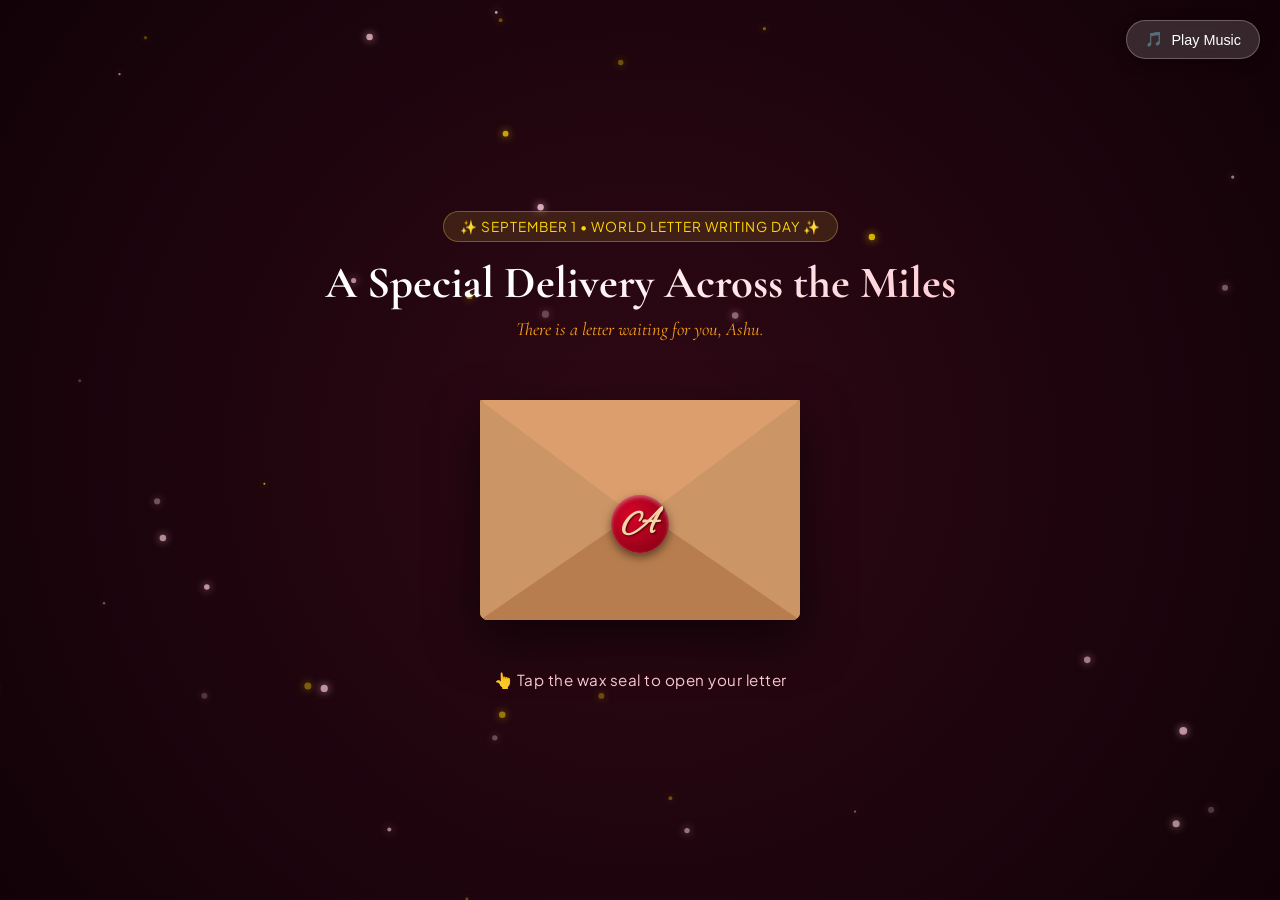
==== commit 5d2763dc: "Add animated carrier messenger bird delivering letter across the sky" ====
--- a/love-letter-for-rani-single-file.html
+++ b/love-letter-for-rani-single-file.html
@@ -571,6 +571,60 @@
       .letter-stamp { width: 65px; height: 75px; top: 20px; right: 15px; }
       .action-pill-btn { width: 100%; justify-content: center; }
     }
+
+    /* Messenger bird styles */
+    .messenger-bird-container {
+      position: fixed;
+      top: 14%;
+      left: -120px;
+      z-index: 50;
+      pointer-events: auto;
+      cursor: pointer;
+      animation: birdFlyAcross 16s cubic-bezier(0.4, 0, 0.2, 1) infinite;
+      filter: drop-shadow(0 4px 10px rgba(0, 0, 0, 0.4));
+      transition: transform 0.3s ease;
+    }
+    .bird-flight-wrapper {
+      animation: birdUndulation 2.4s ease-in-out infinite alternate;
+    }
+    .bird-wing-front {
+      transform-origin: 28px 24px;
+      animation: flapFrontWing 0.38s ease-in-out infinite alternate;
+    }
+    .bird-wing-back {
+      transform-origin: 28px 25px;
+      animation: flapBackWing 0.38s ease-in-out infinite alternate;
+    }
+    @keyframes flapFrontWing {
+      0% { transform: rotate(0deg) scaleY(1); }
+      100% { transform: rotate(-50deg) scaleY(0.35); }
+    }
+    @keyframes flapBackWing {
+      0% { transform: rotate(0deg) scaleY(1); }
+      100% { transform: rotate(45deg) scaleY(0.4); }
+    }
+    @keyframes birdFlyAcross {
+      0% { transform: translate(-100px, 30px) scale(0.85); opacity: 0; }
+      4% { opacity: 1; }
+      20% { transform: translate(22vw, -25px) scale(0.95); }
+      45% { transform: translate(48vw, 45px) scale(1); }
+      70% { transform: translate(75vw, -15px) scale(0.9); }
+      94% { opacity: 1; }
+      100% { transform: translate(115vw, 20px) scale(0.75); opacity: 0; }
+    }
+    @keyframes birdUndulation {
+      0% { transform: translateY(0px) rotate(4deg); }
+      50% { transform: translateY(-12px) rotate(-3deg); }
+      100% { transform: translateY(6px) rotate(2deg); }
+    }
+    .messenger-bird-container:hover { filter: drop-shadow(0 6px 16px rgba(255, 215, 0, 0.6)); }
+    .messenger-bird-container.spin-loop { animation-play-state: paused; }
+    .messenger-bird-container.spin-loop .bird-flight-wrapper { animation: birdSpin 0.7s ease-in-out; }
+    @keyframes birdSpin {
+      0% { transform: rotate(0deg) scale(1); }
+      50% { transform: rotate(180deg) scale(1.3); }
+      100% { transform: rotate(360deg) scale(1); }
+    }
   </style>
 </head>
 <body>
@@ -581,6 +635,24 @@
       <span class="music-icon">🎵</span>
       <span class="music-label">Play Music</span>
     </button>
+  </div>
+
+  <!-- Animated Messenger Carrier Bird Flying Across the Sky -->
+  <div class="messenger-bird-container" id="messenger-bird" title="Carrier Bird delivering letter to Ashu">
+    <div class="bird-flight-wrapper">
+      <svg class="carrier-bird-svg" viewBox="0 0 70 50" width="64" height="46">
+        <path class="bird-wing-back" d="M28 22 C18 6, 6 10, 2 18 C10 20, 20 22, 28 25 Z" fill="#e2e8f0"/>
+        <path class="bird-body" d="M20 25 C26 22, 38 22, 48 25 C54 27, 58 26, 56 23 C48 20, 40 19, 30 22 C24 18, 16 18, 8 23 C4 25, 2 28, 4 30 C10 28, 16 26, 20 25 Z" fill="#ffffff"/>
+        <path class="bird-wing-front" d="M26 23 C34 4, 46 6, 54 12 C46 17, 36 21, 28 24 Z" fill="#ffffff"/>
+        <circle cx="52" cy="23" r="1.2" fill="#2d1810"/>
+        <polygon points="55,23 61,25 55,27" fill="#fca311"/>
+        <g class="bird-envelope-carried" transform="translate(48, 25) scale(0.65)">
+          <rect x="0" y="0" width="16" height="11" rx="1.5" fill="#fcf9f2" stroke="#d4af37" stroke-width="0.8"/>
+          <polygon points="0,0 8,6 16,0" fill="#eedcc6" stroke="#d4af37" stroke-width="0.6"/>
+          <circle cx="8" cy="6" r="1.5" fill="#e63946"/>
+        </g>
+      </svg>
+    </div>
   </div>
 
   <div class="main-container">
@@ -767,6 +839,20 @@
       const secretNotesContainer = document.getElementById('secret-notes-container');
       const noteCards = document.querySelectorAll('.note-card');
       const burstZone = document.getElementById('heart-burst-zone');
+      const messengerBird = document.getElementById('messenger-bird');
+
+      if (messengerBird) {
+        messengerBird.addEventListener('click', (e) => {
+          e.stopPropagation();
+          messengerBird.classList.add('spin-loop');
+          playHarpChime();
+          const rect = messengerBird.getBoundingClientRect();
+          triggerHeartExplosion(rect.left + rect.width / 2, rect.top + rect.height / 2, 15);
+          setTimeout(() => {
+            messengerBird.classList.remove('spin-loop');
+          }, 750);
+        });
+      }
 
       let isOpening = false;
       function openLetter() {
